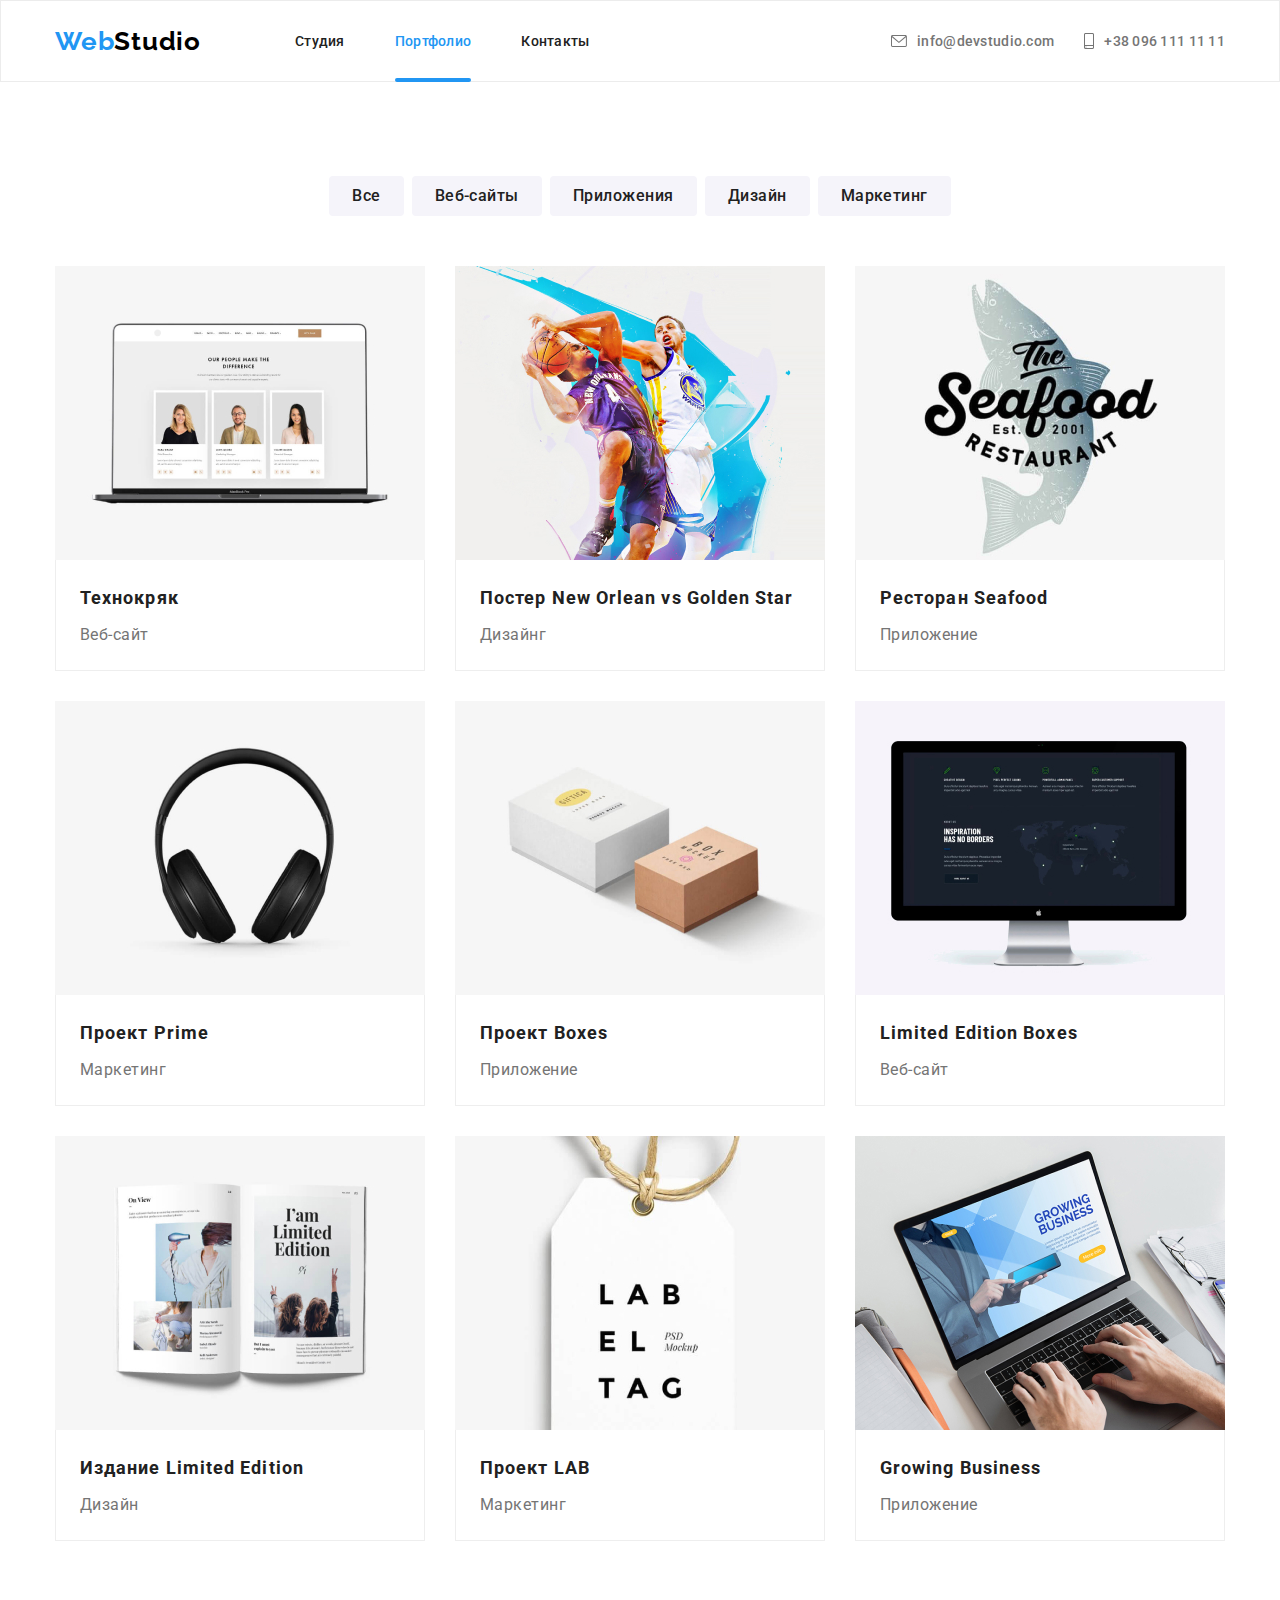
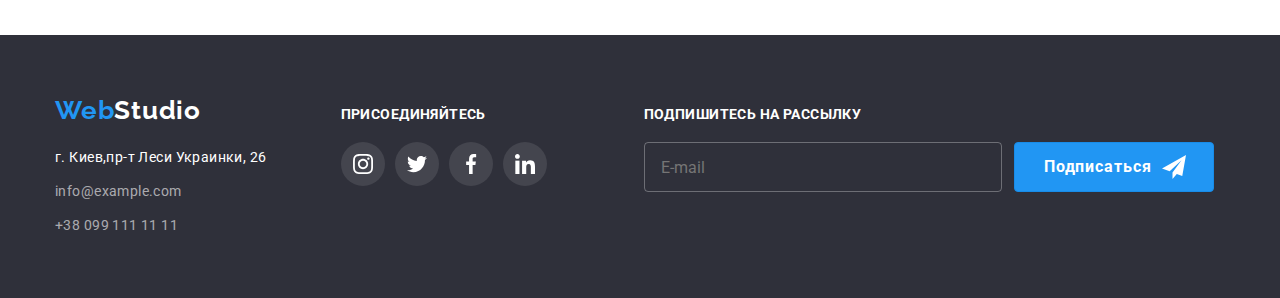
==== portfolio.html @ 3f513c95 "Создаёт репозиторий-7, копирует файлы" ====
<!DOCTYPE html>
<html lang="ru">
<head>
   <meta charset="UTF-8">
   <meta name="viewport" content="width=device-width, initial-scale=1.0">
   <title>Портфолио</title>
   <link rel="stylesheet" href="https://cdnjs.cloudflare.com/ajax/libs/modern-normalize/1.0.0/modern-normalize.css">
   <link href="https://fonts.googleapis.com/css2?family=Raleway:wght@700&family=Roboto:wght@400;500;700;900&display=swap" rel="stylesheet">
   <link rel="stylesheet" href="./css/style.css">
</head>
<body>
   <!--HEADER-->
   <header class="header">
      <div class="container">
         <nav class="navigation">
            <a class="logo-header link" href="./index.html" aria-label="логотип веб студии"><span class="logo-accent">Web</span>Studio</a>
            <ul class="navigation-list list">
               <li class="navigation-list-item">
                  <a class="navigation-list-link link" href="./index.html">Студия</a>
               </li>
               <li class="navigation-list-item">
                  <a class="navigation-list-link current link" href="">Портфолио</a>
               </li>
               <li class="navigation-list-item">
                  <a class="navigation-list-link link" href="">Контакты</a>
               </li>
            </ul>
         </nav>
         <ul class="sublist list">
            <li class="sublist-item-mail">
              <a class="contact-bright-bg-mail link" href="mailto:info@devstudio.com">
                  <svg width="16px" height="12px" class="icon-envelope-svg">
                    <use href="./images/sprite.svg#icon-envelope"></use>
                  </svg>
                  info@devstudio.com 
                </a>
             </li>
            <li class="sublist-item-tel">
              <a class="contact-bright-bg-tel link" href="tel:+380961111111">
                <svg width="10px" height="16px" class="icon-smartphone-svg">
                  <use href="./images/sprite.svg#icon-smartphone"></use>
                </svg>
                +38 096 111 11 11
              </a>
            </li>
          </ul>
      </div>
   </header>

   <main>
      <!--PORTFOLIO-Filter-Buttons-->
      <h2 hidden>Опции портфолио проэктов</h2>
      <section class="portfolio-section">
         <div class="container">
            <ul class="option-list list">
               <li class="option-list-item">  
                  <button class="option-button" type="button">Все</button>   
               </li>
               <li class="option-list-item">   
                  <button class="option-button" type="button">Веб-сайты</button>
               </li>
               <li class="option-list-item">   
                  <button class="option-button" type="button">Приложения</button>
               </li>
               <li class="option-list-item">   
                  <button class="option-button" type="button">Дизайн</button>
               </li>
               <li class="option-list-item">   
                  <button class="option-button" type="button">Маркетинг</button>
               </li>
            </ul>

            <!--PORTFOLIO-PROJECTS-GALLERY-list-->
            
            <ul class="projects-list list">
               <li class="projects-list-item">
                  <a class="projects-link link" href="">
                     <div class="projects-img-wraper">
                        <img  class="projects-img" src="./images/portfolio/project1.jpg" alt="ноутбук с изображениями на мониторе" width="370" height="294">
                        <p class="overlay-text">Технокряк это современная  площадка распространения коронавируса. Компании используют эту платформу для цифрового шпионажа и атак на защищённые сервера конкурентов.</p>
                     </div>
                     <div class="projects-desc">
                        <h3 class="projects-name">Технокряк</h3>
                        <p class="projects-typ">Веб-сайт</p>
                     </div>
                  </a>
               </li>
               <li class="projects-list-item">
                  <a class="projects-link link" href="">
                     <div class="projects-img-wraper">
                        <img  class="projects-img" src="./images/portfolio/project2.jpg" alt="изображение двух баскетболистов с мячём" width="370" height="294">
                        <p class="overlay-text">Технокряк это современная  площадка распространения коронавируса. Компании используют эту платформу для цифрового шпионажа и атак на защищённые сервера конкурентов.</p>
                     </div>
                     <div class="projects-desc">
                        <h3 class="projects-name"> Постер <span lang="en">New Orlean vs Golden Star</span> </h3>
                        <p class="projects-typ">Дизайнг</p>
                     </div>
                  </a>
               </li>
               <li class="projects-list-item">
                  <a class="projects-link link" href="">
                     <div class="projects-img-wraper">
                        <img  class="projects-img-wraper" src="./images/portfolio/project3.jpg" alt="логотип ресторана с рыбой на заднем фоне" width="370" height="294">
                        <p class="overlay-text">Технокряк это современная  площадка распространения коронавируса. Компании используют эту платформу для цифрового шпионажа и атак на защищённые сервера конкурентов.</p>
                     </div>
                     <div class="projects-desc">
                        <h3 class="projects-name"> Ресторан <span lang="en">Seafood</span></h3>
                        <p class="projects-typ">Приложение</p>
                     </div>
                  </a>
               </li>
               <li class="projects-list-item">
                   <a class="projects-link link" href="">
                     <div class="projects-img-wraper">
                        <img  class="projects-img" src="./images/portfolio/project4.jpg" alt="чёрные, накладные наушники" width="370" height="294">
                        <p class="overlay-text">Технокряк это современная  площадка распространения коронавируса. Компании используют эту платформу для цифрового шпионажа и атак на защищённые сервера конкурентов.</p>
                     </div>
                     <div class="projects-desc">
                        <h3 class="projects-name"> Проект <span lang="en">Prime</span></h3>
                        <p class="projects-typ">Маркетинг</p>
                     </div>
                  </a>
               </li>
               <li class="projects-list-item">
                  <a class="projects-link link" href="">
                     <div class="projects-img-wraper">
                        <img  class="projects-img" src="./images/portfolio/project5.jpg" alt="две коробки - белая и коричневая" width="370" height="294">
                        <p class="overlay-text">Технокряк это современная  площадка распространения коронавируса. Компании используют эту платформу для цифрового шпионажа и атак на защищённые сервера конкурентов.</p>
                     </div>
                     <div class="projects-desc">
                        <h3 class="projects-name"> Проект <span lang="en">Boxes</span></h3>
                        <p class="projects-typ">Приложение</p>
                     </div>
                  </a>
               </li>
               <li class="projects-list-item">
                  <a class="projects-link link" href="">
                     <div class="projects-img-wraper">
                        <img  class="projects-img" src="./images/portfolio/project6.jpg" alt="компьютер с изображением веб-сайта на мониторе" width="370" height="294">
                        <p class="overlay-text">Технокряк это современная  площадка распространения коронавируса. Компании используют эту платформу для цифрового шпионажа и атак на защищённые сервера конкурентов.</p>
                     </div>
                     <div class="projects-desc">
                        <h3 class="projects-name" lang="en">Limited Edition Boxes</h3>
                        <p class="projects-typ">Веб-сайт</p>
                     </div>
                  </a>
               </li>
               <li class="projects-list-item">
                  <a class="projects-link link" href="">
                     <div class="projects-img-wraper">
                        <img  class="projects-img" src="./images/portfolio/project7.jpg" alt="изображение книги с картинками" width="370" height="294">
                        <p class="overlay-text">Технокряк это современная  площадка распространения коронавируса. Компании используют эту платформу для цифрового шпионажа и атак на защищённые сервера конкурентов.</p>
                     </div>
                     <div class="projects-desc">
                        <h3 class="projects-name"> Издание <span lang="en">Limited Edition</span></h3>
                        <p class="projects-typ">Дизайн</p>
                     </div>
                  </a>
               </li>
               <li class="projects-list-item">
                  <a class="projects-link link" href="">
                     <div class="projects-img-wraper">
                        <img  class="projects-img" src="./images/portfolio/project8.jpg" alt="изображение торгового ярлыка" width="370" height="294">
                        <p class="overlay-text">Технокряк это современная  площадка распространения коронавируса. Компании используют эту платформу для цифрового шпионажа и атак на защищённые сервера конкурентов.</p>
                     </div>
                     <div class="projects-desc">
                        <h3 class="projects-name"> Проект <span lang="en">LAB</span></h3>
                        <p class="projects-typ">Маркетинг</p>
                     </div>
                  </a>
               </li>
               <li class="projects-list-item">
                  <a class="projects-link link" href="">
                     <div class="projects-img-wraper">
                        <img  class="projects-img" src="./images/portfolio/project9.jpg" alt="руки на клавиатуре ноутбука с изображением сайта на мониторе" width="370" height="294">
                        <p class="overlay-text">Технокряк это современная  площадка распространения коронавируса. Компании используют эту платформу для цифрового шпионажа и атак на защищённые сервера конкурентов.</p>
                     </div>
                     <div class="projects-desc">
                        <h3 class="projects-name" lang="en">Growing Business</h3>
                        <p class="projects-typ">Приложение</p>
                     </div>
                  </a>
               </li>
            </ul>     
         </div>  
      </section>
   </main>
   <!--FOOTER-->
   <footer class="footer">
      <div class="container">
        <div class="logo-address-footer">
            <a class="logo-footer link" href="./index.html" aria-label="логотип веб студии">
              <span class="logo-accent">Web</span>Studio</a>
          <address class="address">
            <a class="contact-map link" href="https://www.google.com/maps/place/бул.+Леси+Украинки,+26,+Киев,+Украина,+02000/@50.4265807,30.5361971,17z/data=!3m1!4b1!4m5!3m4!1s0x40d4cf0e033ecbe9:0x57a4dffefec77da0!8m2!3d50.4265807!4d30.5383858" target="blank">г. Киев,пр-т Леси Украинки, 26</a><br />
            <a class="contact-mail link" href="mailto:info@devstudio.com">info@example.com</a><br />
            <a class="contact-tel link" href="tel:+380961111111">+38 099 111 11 11</a>
          </address>
        </div>
        <div class="social-block-footer">
          <h3 class="slogan">присоединяйтесь</h3>
          <ul class="social-list-footer list">
            <li class="social-item-footer">
              <a class="social-link-footer" href="">
                <svg class="social-link-footer-svg">
                  <use href="./images/sprite.svg#icon-instagram"></use>
                </svg>
              </a>
            </li>
            <li class="social-item-footer">
              <a class="social-link-footer" href="">
                <svg class="social-link-footer-svg">
                  <use href="./images/sprite.svg#icon-twitter"></use>
                </svg>
              </a>
            </li>
            <li class="social-item-footer">
              <a class="social-link-footer" href="">
                <svg class="social-link-footer-svg">
                <use href="./images/sprite.svg#icon-facebook"></use>
              </svg>
              </a>
            </li>
            <li class="social-item-footer">
              <a class="social-link-footer" href="">
                <svg class="social-link-footer-svg">
                  <use href="./images/sprite.svg#icon-linkedin"></use>
                </svg>
              </a>
            </li>
          </ul>
        </div>
        <div class="mailing-form-wraper">
         <h3 class="slogan">Подпишитесь на рассылку</h3>
         <form action="#" class="mailing-form">
           <input type="mail" name="user-mail" class="mailing-form-input" placeholder="E-mail">
           <div class="button-wraper">
             <button type="submit" class="mailing-form-submit">Подписаться</button>
             <svg width="24px" height="24px" class="submit-icon-svg">
               <use href="./images/sprite.svg#icon-send"></use>
             </svg>
           </div>
         </form>
       </div>
      </div>
    </footer>
</body>
</html>
---- css/style.css ----
:root {
  --main-font: Roboto, sans-serif;
  --secondary-font: Raleway, sans-serif;
  --titel-text-color: #212121;
  --titel-accent-bg-color: #ffffff;
  --primary-text-color: #757575;
  --secondary-text-color: rgba(255, 255, 255, 0.6);
  --primary-bg-color: #e5e5e5;
  --secondary-bg-color: #f5f4fa;
  --hero-footer-bg-color: #2f303a;
  --dark-accent-color: #000000;
  --bright-accent-color: #2196f3;
  --bg-accent-color: #188ce8;
  --border-color: #EEEEEE;
  --border-line-color: #ECECEC;
  --social-icons-color: #afb1b8; 
}
/*====COMPONENTS====*/
html {
  box-sizing: border-box;
}

*,
*::before,
*::after {
  box-sizing: inherit;
  margin: 0;
  padding: 0;
}

body {
  font-family: var(--main-font);
}
/*----Section 2/hidden titel----*/

.visually-hidden {
  position: absolute !important;
  clip: rect(1px 1px 1px 1px); /* IE6, IE7 */
  clip: rect(1px, 1px, 1px, 1px);
  padding: 0 !important;
  border: 0 !important;
  height: 1px !important;
  width: 1px !important;
  overflow: hidden;
}
.list {
  list-style: none;
}
.link {
  text-decoration: none;
}
/*----Page bg----*/
.background-color {
  color: var(--primary-bg-color);
}
.header {
  background-color: var(--titel-accent-bg-color);
}
.logo-accent {
  color: var(--bright-accent-color);
}
/*----Section 1/bg+bg-img+img+gradient----*/
.hero {
  max-width: 1600px;
  height: 600px;
  margin-left: auto;
  margin-right: auto;
  background-color: var(--hero-footer-bg-color);
  background-image: linear-gradient(rgba(47, 48, 58, 0.4), rgba(47, 48, 58, 0.4)), url(../images/section1/hero-bg-img.jpg), url(../images/section1/grey-bg-img.jpg);
  background-repeat: no-repeat;
  background-position: center;
  background-size: cover;
  background-origin: border-box;
}
.modal-button {
  color: var(--titel-accent-bg-color);
  background-color: var(--bright-accent-color);
}
.footer {
  background-color: var(--hero-footer-bg-color);
}

.contact-map,
.contact-mail,
.contact-tel {
  font-style: normal;
}
.contact-bright-bg-mail,
.contact-bright-bg-tel {
  color: var(--primary-text-color);
}
.contact-mail,
.contact-tel {
  color: var(--secondary-text-color);
}
.option-button {
  color: var(--titel-text-color);
  background-color: var(--secondary-bg-color); 
}
img {
  display: block;
}
/*----General Container----*/
.container {
  width: 1200px;
  padding: 0 15px;
  margin: 0 auto;
}
/*----Hero Modal----*/
.backdrop {
  position: fixed;
  top: 0;
  left: 0;
  width: 100%;
  height: 100%;
  background-color: rgba(0, 0, 0, 0.2);
  transition: all 500ms linear;
}
.backdrop.is-hidden {
  opacity: 0;
  visibility: hidden;
  pointer-events: none;
  transition: all 500ms linear 500ms; 
}
.backdrop.is-hidden .modal {
  transform: translate(-50%, -50%) scale(0);
  transition: all 500ms linear 0ms;
}

.modal {
  position: absolute;
  top: 50%;
  left: 50%;
  transform: translate(-50%, -50%) scale(1);
  width: 528px;
  height: 581px;
  background: var(--titel-accent-bg-color);
  box-shadow: 0px 1px 3px rgba(0, 0, 0, 0.12), 0px 1px 1px rgba(0, 0, 0, 0.14), 0px 2px 1px rgba(0, 0, 0, 0.2);
  border-radius: 4px;
  transition: all 500ms linear 250ms;
  padding: 40px;
}
.close-button {
  position: absolute;
  top: 8px;
  right: 8px;
  width: 30px;
  height: 30px;
  background-color: var(--titel-accent-bg-color);
  border: 1px solid rgba(0, 0, 0, 0.1);
  border-radius:50%;
  cursor: pointer;
  transition-property: fill;
  transition-duration: 250ms;
  transition-timing-function: cubic-bezier(0.4, 0, 0.2, 1);
}
.close-button:hover,
.close-button:focus {
  fill: var(--bright-accent-color);
}
.icon-close-button {
  position: absolute;
  top: 50%;
  left: 50%;
  transform: translate(-50%, -50%);
}


/* ======== HEADER ======== */
.header {
  padding: 0;
  border: 1px solid var(--border-line-color);
}
.header .container {
  display: flex;
}
.navigation {
  display: flex;
  align-items: center;
}
.navigation-list {
  display: flex;
}
.sublist {
  display: flex;
}
.sublist {
  margin-left: auto;
}

.navigation-list-item:not(:last-child) {
  margin-right: 50px;
}
.navigation-list-item {
  position: relative;
}
  
.logo-header {
  font-family: var(--secondary-font);
  font-weight: 700;
  font-size: 26px;
  line-height: 1.191;
  letter-spacing: 0.03em;
  color: var(--dark-accent-color);
  margin-right: 94px;
}
.navigation-list-link {
  display: inline-block;
  padding: 32px 0;
  font-weight: 500;
  font-size: 14px;
  line-height: 1.143;
  letter-spacing: 0.02em;
  color: var(--titel-text-color);
  transition-property: color;
  transition-duration: 250ms;
  transition-timing-function: cubic-bezier(0.4, 0, 0.2, 1);
}
.sublist-item-mail {
  display: flex;
}
.sublist-item-tel {
  display: flex;
  margin-left: 30px;
}
.contact-bright-bg-mail,
.contact-bright-bg-tel {
  display: flex;
  align-items:center; 
  padding: 32px 0;
  font-weight: 500;
  font-size: 14px;
  line-height: 1.143;
  letter-spacing: 0.02em;
  color: var(--primary-text-color);
  transition-property: color;
  transition-duration: 250ms;
  transition-timing-function: cubic-bezier(0.4, 0, 0.2, 1); 
}
.navigation-list-link:hover,
.navigation-list-link:focus,
.contact-bright-bg-mail:hover,
.contact-bright-bg-mail:focus,
.contact-bright-bg-tel:hover,
.contact-bright-bg-tel:focus {
  color: var(--bright-accent-color);
}
.navigation-list-link.current::after {
  opacity: 1;
  visibility: visible;
  pointer-events: auto; 
}

.navigation .navigation-list-link.current {
  color: var(--bright-accent-color);  
}

.navigation-list-link::after {
  content:"";
  position: absolute;
  bottom: -1px;
  left: 0;
  display: flex;
  width: 100%;
  height: 4px;
  background: var(--bright-accent-color);
  border-radius: 2px; 
  opacity: 0;
}
.icon-envelope-svg, 
.icon-smartphone-svg {
  margin-right: 10px;
  fill: var(--primary-text-color);
  transition-property: fill;
  transition-duration: 250ms;
  transition-timing-function: cubic-bezier(0.4, 0, 0.2, 1);
}
.contact-bright-bg-mail:hover .icon-envelope-svg,
.contact-bright-bg-mail:focus .icon-envelope-svg,
.contact-bright-bg-tel:hover .icon-smartphone-svg,
.contact-bright-bg-tel:focus .icon-smartphone-svg {
  fill: var(--bright-accent-color);
}




/* ======== END HEADER ======== */

/* ======== HERO-Section 1======== */
.hero {
  height: 600px;
}

.hero .container {
  text-align: center;
  padding: 200px 0;
}
.hero-headline {
  font-weight: 900;
  font-size: 44px;
  line-height: 1.364;
  text-align: center;
  letter-spacing: 0.06em;
  text-transform: uppercase;
  color: var(--titel-accent-bg-color);
  margin-bottom: 30px;
}

.modal-button {
  display: inline-block;
  padding: 10px 32px;
  font-family: var(--main-font);
  font-weight: 700;
  font-size: 16px;
  line-height: 1.875;
  letter-spacing: 0.06em;
  border: 1px solid transparent;
  box-shadow: 0px 4px 4px rgba(0, 0, 0, 0.15);
  border-radius: 4px;
  min-width: 200px;
  min-height: 50px;
  transition-property: background-color;
  transition-duration: 250ms;
  transition-timing-function: cubic-bezier(0.4, 0, 0.2, 1);
    
}
.modal-button:hover,
.modal-button:focus {
  background-color: var(--bg-accent-color);
}

/* ======== END HERO-Section1 ======== */


/* ======== FEATURES-Section2 ======== */
.features {
  padding: 94px 0 0;
}
.features-list {
  display: flex;
}

.features-list-item {
  width: 270px;
}

.features-list-item:not(:last-child) {
  margin-right: 30px;
}
.features-list-item::before {
  content:"";
  display: inline-block; 
  border-radius: 4px;
  width: 100%;
  height: 120px;
  background-repeat: no-repeat;
  background-position: center;
  background-color: var(--secondary-bg-color);
  margin-bottom: 30px;
}
.icon-antenna::before {
  content:"";
  background-image: url(../images/features-bg-img/1-antenna.svg);  
}
.icon-clock::before {
  content:"";
  background-image: url(../images/features-bg-img/2-clock.svg);  
}
.icon-diagram::before {
  content:"";
  background-image: url(../images/features-bg-img/3-diagram.svg);  
}
.icon-astronaut::before {
  content:"";
  background-image: url(../images/features-bg-img/4-astronaut.svg);
}



.features-list-topic {
  font-weight: 700;
  font-size: 14px;
  line-height: 1.143;
  letter-spacing: 0.03em;
  text-transform: uppercase;
  color: var(--titel-text-color);
}
.features-list-text {
  font-weight: 400;
  font-size: 14px;
  line-height: 1.714;
  letter-spacing: 0.03em;
  color: var(--primary-text-color);
  height: 75px;
  margin-top: 10px;
}
/* ======== END FEATURES-Section2 ======== */

/* ======== ABOUT-Section 3 ======== */
.about {
  padding: 94px 0;
}
.about-desc {
  margin-bottom: 50px;
}
.about-desc-item:not(:last-child) {
  margin-right: 30px;
}
.about-desc-list {
  display: flex;
}
.about-desc {
  font-weight: 700;
  font-size: 36px;
  line-height: 1.167;
  text-align: center;
  color: var(--titel-text-color);
}
.about-img-wraper {
  position: relative;
}
.about-img-overlay {
  padding-top: 27px;
  padding-bottom: 27px;
  position: absolute;
  bottom: 0;
  left: 0;
  height: 70px;
  width: 100%;
  font-weight: 700;
  font-size: 14px;
  line-height: 1,141;
  text-align: center;
  letter-spacing: 0.03em;
  text-transform: uppercase;
  color: var(--titel-accent-bg-color);
  background: rgba(47, 48, 58, 0.8);
}
/* ======== END ABOUT-Section 3 ======== */

/* ======== TEAM-Section 4 ======== */

.team {
  background-color: var(--secondary-bg-color);
  padding-top: 94px;
  padding-bottom: 94px;
}
.team-staff {
  font-weight: 700;
  font-size: 36px;
  line-height: 1.167;
  text-align: center;
  letter-spacing: 0.03em;
  color: var(--titel-text-color);
  margin-bottom: 50px;
}
.staff-list {
  display: flex;
}
.team-list-item:not(:last-child) {
  margin-right: 30px;
}
.team-list-item {
  background: var(--titel-accent-bg-color);
  box-shadow: 0px 1px 3px rgba(0, 0, 0, 0.12), 0px 1px 1px rgba(0, 0, 0, 0.14), 0px 2px 1px rgba(0, 0, 0, 0.2);
  border-radius: 0px 0px 4px 4px;
  
}
.staff-info {
  padding: 30px 10px;
}

.staff-name {
  font-weight: 500;
  font-size: 16px;
  line-height: 1.187;
  letter-spacing: 0.03em;
  text-align: center;
  color: var(--titel-text-color);
  margin-bottom: 10px;
}
.staff-name {
  margin-bottom: 10px;
}
.staff-spetiality {
  font-weight: 400;
  font-size: 16px;
  line-height: 1.187;
  letter-spacing: 0.03em;
  text-align: center;
  color: var(--primary-text-color);
  margin-bottom: 16px;
}
.social-list {
  display: flex;
  justify-content: center;
}
.social-list-item:not(:last-child) {
  margin-right: 10px;
}
.social-list-link:hover, 
.social-list-link:focus {
  background-color: var(--bright-accent-color);
}
.social-list-link {
  display: flex;
  align-items: center;
  justify-content: center;
  width: 44px;
  height: 44px;
  background: var(--titel-accent-bg-color);
  border-radius: 50%;
  transition-property: background-color;
  transition-duration: 250ms;
  transition-timing-function: cubic-bezier(0.4, 0, 0.2, 1);
}
.social-list-link:hover .social-list-svg {
  fill: var(--titel-accent-bg-color);
}
.social-list-svg {
  fill: var(--social-icons-color);
  width: 20px;
  height: 20px;
  transition-property: fill;
  transition-duration: 250ms;
  transition-timing-function: cubic-bezier(0.4, 0, 0.2, 1);
}

/* ======== END TEAM-Section 4 ======== */


/* ======== OUR CLIENTS-Section 5 ======== */
.clients {
  padding: 94px 0;
}
.titel-text {
  margin-bottom: 50px;
  font-weight: 700;
  font-size: 36px;
  line-height: 1.167;
  text-align: center;
  letter-spacing: 0.03em;
  color: var(--titel-text-color);
}
.clients-list {
  display: flex;
}
.clients-list-icon:not(:last-child) {
  margin-right: 30px;
}

.clients-link {
  display: flex;
  align-items: center;
  justify-content: center;
  border: 1px solid var(--social-icons-color);
  border-radius: 4px;
  width: 170px;
  height: 90px;
  transition-property: border-color;
  transition-duration: 250ms;
  transition-timing-function: cubic-bezier(0.4, 0, 0.2, 1);
}
.clients-link:hover,
.clients-link:focus {
  border-color: var(--bright-accent-color);
}

.clients-logo-svg {
  display: flex;
  fill: var(--social-icons-color);
  transition-property: fill; 
  transition-duration: 250ms;
  transition-timing-function: cubic-bezier(0.4, 0, 0.2, 1);
}
.clients-link:hover .clients-logo-svg {
  fill: var(--bright-accent-color);
}



/* ======== END OUR CLIENTS-Section 5 ======== */

/* ======== FOOTER ======== */
.footer {
  padding: 60px 0;
}

.logo-address-footer,
.social-block-footer,
.mailing-form-wraper {
  display: inline-flex;
  flex-direction: column;
  align-items: flex-start;
}

.logo-footer {
  display: inline-block;
  margin-bottom: 20px;
  font-family: var(--secondary-font);
  font-weight: 700;
  font-size: 26px;
  line-height: 1.191;
  letter-spacing: 0.03em;
  color: var(--titel-accent-bg-color);  
}

.contact-mail,
.contact-tel,
.contact-map {
  font-family: var(--main-font);
  font-weight: 400;
  font-size: 14px;
  line-height: 1.713;
  letter-spacing: 0.03em;
}
.contact-map {
  color: var(--titel-accent-bg-color);
}
.contact-map,
.contact-mail {
  display: inline-block;
  margin-bottom: 10px;
  transition-property: color;
  transition-duration: 250ms;
  transition-timing-function: cubic-bezier(0.4, 0, 0.2, 1);
}

.contact-map:hover,
.contact-map:focus,
.contact-mail:hover,
.contact-mail:focus,
.contact-tel:hover,
.contact-tel:focus {
  color: var(--bright-accent-color);
}

.social-block-footer {
  margin-left: 70px;
}

.slogan {
  display: inline-block;
  margin-bottom: 20px;
  font-size: 14px;
  line-height: 1,141;
  letter-spacing: 0.03em;
  text-transform: uppercase;
  color: var(--titel-accent-bg-color);
}
.social-list-footer {
  display: flex; 
} 

.social-item-footer:not(:last-child) {
  margin-right: 10px;
}
.social-link-footer {
  display: flex;
  align-items: center;
  justify-content: center;
  width: 44px;
  height: 44px;
  border-radius: 50%;
  background-color: rgba(255, 255, 255, 0.1);
  transition-property: background-color;
  transition-duration: 250ms;
  transition-timing-function: cubic-bezier(0.4, 0, 0.2, 1);
}
.social-link-footer:hover, 
.social-link-footer:focus {
  background-color: var(--bright-accent-color);
}
.social-link-footer-svg {
  fill: var(--titel-accent-bg-color);
  width: 20px;
  height: 20px;
}

 
.mailing-form-wraper {
  margin-left: 93px;
}

.mailing-form {
  display: flex; 
}

.mailing-form-input:not(:last-child) {
margin-right: 12px;
}


.mailing-form-input:focus {
  outline: none;
} 
.mailing-form-input {
  padding-left: 16px;
  width: 358px;
  height: 50px;
  border: 1px solid rgba(255, 255, 255, 0.3);
  border-radius: 4px;
  background-color: transparent;
  color: rgba(255, 255, 255, 0.6);
}
.mailing-form-submit:hover,
.mailing-form-submit:focus {
  background-color: var(--bg-accent-color); 
}
.mailing-form-submit {
  display: flex;
  align-items: center;
  padding-left: 29px;
  width: 200px;
  height: 50px;
  font-weight: 700;
  font-size: 16px;
  line-height: 1,876;
  align-items: center;
  text-align: center;
  letter-spacing: 0.06em;
  color: var(--titel-accent-bg-color);
  border-radius: 4px;
  background-color:var(--bright-accent-color);
  border: 1px solid var(--bg-accent-color);
  outline: none;
  transition-property: background-color;
  transition-duration: 250ms;
  transition-timing-function: cubic-bezier(0.4, 0, 0.2, 1);
}

.button-wraper {
  position: relative;
  display: flex;
}
.submit-icon-svg {
  position: absolute;
  top: 13px;
  right: 28px;
  fill: var(--titel-accent-bg-color);
}
/* ======== END FOOTER ======== */

/* ======== MODAL FORM======== */

.headline-modal {
  margin-bottom: 12px;
  font-weight: 700;
  font-size: 20px;
  line-height: 1,151;
  text-align: center;
  letter-spacing: 0.03em;
  color: var(--titel-text-color);
}
.modal-form {
  display: flex;
  flex-direction: column;
}
.modal-form-field {
  font-weight: 400;
  font-size: 12px;
  line-height: 1,167;
  letter-spacing: 0.01em;
  color: var(--primary-text-color);
  margin-bottom: 10px;
}
.form-field-wraper {
  position: relative;
  display: block;
  margin-top: 4px;
}
.modal-form-input {
  display: block;
  width: 100%;
  height: 40px;
  border: 1px solid rgba(33, 33, 33, 0.2);
  border-radius: 4px;
  padding-left: 42px;
}
.modal-form-input:focus,
.modal-form-massage:focus {
  outline: none;
  border: 1px solid var(--bright-accent-color);
}
.modal-icon-svg {
  position: absolute;
  top: 50%;
  left: 15px;
  transform: translateY(-50%);
}
.modal-form-input:focus + .modal-icon-svg {
  fill: var(--bright-accent-color);
}


.coment-titel-wraper {
  display: inline-block;
  font-weight: 400;
  font-size: 12px;
  line-height: 1,167;
  letter-spacing: 0.01em;
  color: var(--primary-text-color);
}
.modal-form-massage {
  height: 120px;
  border: 1px solid rgba(33, 33, 33, 0.2);
  border-radius: 4px;
  resize: none;
  font-weight: 400;
  font-size: 14px;
  line-height: 1,141;
  letter-spacing: 0.01em;
  color: rgba(117, 117, 117, 0.5);
  padding: 12px 16px;
  margin-top: 4px;
  margin-bottom: 20px;
}


.modal-form-policy:checked + .modal-form-policy-label::before {
  background-color: var(--bright-accent-color);
  border-color: var(--bright-accent-color);
  background-image: url(../images/check-mark-icon.svg);
}

.modal-form-policy-label {
  display: flex;
  justify-content: center;
  
  text-align: center;
  font-weight: 400;
  font-size: 14px;
  line-height: 1,713;
  letter-spacing: 0.03em;
  color: var(--primary-text-color);
  margin-bottom: 30px;
}
.modal-form-policy-label::before {
  content:"";
  display: flex;
  width: 16px;
  height: 15px;
  border-radius: 2px;
  border: 2px solid var(--titel-text-color);
  margin-right: 7px;
}
.modal-link-accent-color {
  display: inline-block;
  color: var(--bright-accent-color);
}
.submit-button-wraper {
  display: flex;
  justify-content: center;
  
}
.modal-form-button {
  width: 200px;
  height: 50px;
  color: var(--titel-accent-bg-color);
  background-color: var(--bright-accent-color);
  box-shadow: 0px 4px 4px rgba(0, 0, 0, 0.15);
  border: 1px solid var(--bg-accent-color);
  border-radius: 4px;
  transition-property: background-color;
  transition-duration: 250ms;
  transition-timing-function: cubic-bezier(0.4, 0, 0.2, 1);
}
.modal-form-button:hover,
.modal-form-button:focus {
  background-color: var(--bg-accent-color);
}
/* ======== END MODAL FORM ======== */


/* ======== PORTFOLIO-Filter-Buttons ======== */

.option-button {
  display: inline-block;
  padding: 6px 22px;
  min-width: 73px;
  font-family: var(--main-font);
  font-weight: 500;
  border-radius: 4px;
  border: 1px solid transparent;
  font-size: 16px;
  line-height: 1.625;
  text-align: center;
  letter-spacing: 0.03em;
  transition-property: color, background-color, box-shadow;
  transition-duration: 250ms;
  transition-timing-function: cubic-bezier(0.4, 0, 0.2, 1);
}

.option-button:hover,
.option-button:focus {
  color: var(--titel-accent-bg-color);
  background-color: var(--bright-accent-color);
  box-shadow: 0px 3px 1px rgba(0, 0, 0, 0.1), 0px 1px 2px rgba(0, 0, 0, 0.08), 0px 2px 2px rgba(0, 0, 0, 0.12);
}

.option-list .option-button.current {
  color: var(--titel-accent-bg-color);
  background-color: var(--bright-accent-color);
}
  .portfolio-section {
  padding-top: 94px;
  padding-bottom: 94px;
} 

.option-list {
  justify-content: center;
  display: flex;
  margin-bottom: 50px; 
}
.option-list-item:not(:last-child) {
  margin-right: 8px;
}


/* ======== END PORTFOLIO-Filter-Buttons ======== */

/* ======== PORTFOLIO-PROJECTS-GALLERY-list ======== */
.projects-list {
  font-size: 0;
}

.projects-list-item {
  width: 370px;
  display: inline-block;
  background: var(--titel-accent-bg-color); 
}
.projects-list-item:not(:nth-child(3n)) {
  margin-right: 30px;
}
.projects-list-item:not(:nth-last-child(-n+3)) {
  margin-bottom: 30px;
}

.projects-link {
  display: inline-block;
  transition-property: box-shadow;
  transition-duration: 250ms;
  transition-timing-function: cubic-bezier(0.4, 0, 0.2, 1);
}
.projects-link:hover, 
.projects-link:focus {
  box-shadow: 0px 1px 1px rgba(0, 0, 0, 0.12), 0px 4px 4px rgba(0, 0, 0, 0.06), 1px 4px 6px rgba(0, 0, 0, 0.16);
}
.projects-link:hover .overlay-text {
  transform: translateY(0%);
  opacity: 1;
  visibility: visible;
  pointer-events: auto;
}

.projects-img-wraper {
  overflow: hidden;
  position: relative;
}

.projects-desc {
  padding: 20px 24px;
  border-left:  1px solid var(--border-color);
  border-right:  1px solid var(--border-color);
  border-bottom:  1px solid var(--border-color);
}

.projects-name {
  margin-bottom: 4px;
  font-weight: 700;
  font-size: 18px;
  line-height: 2;
  letter-spacing: 0.06em;
  color: var(--titel-text-color);
}

.projects-typ {
  font-weight: 400;
  font-size: 16px;
  line-height: 1.875;
  letter-spacing: 0.03em;
  color: var(--primary-text-color);
}

.overlay-text {
  display: flex;
  position: absolute;
  top: 0;
  left: 0;
  width: 100%;
  height: 100%;
  background: rgba(33, 150, 243, 0.9);
  padding: 63px 24px;
  font-size: 18px;
  line-height: 28px;
  letter-spacing: 0.03em;
  color: var(--titel-accent-bg-color);
  opacity: 0;
  visibility: hidden;
  pointer-events: none;
  transition-property: all;
  transition-duration: 250ms;
  transition-timing-function: cubic-bezier(0.4, 0, 0.2, 1);
  transform: translateY(100%); 
}





/* ======== END PORTFOLIO-PROJECTS-GALLERY-list ======== */
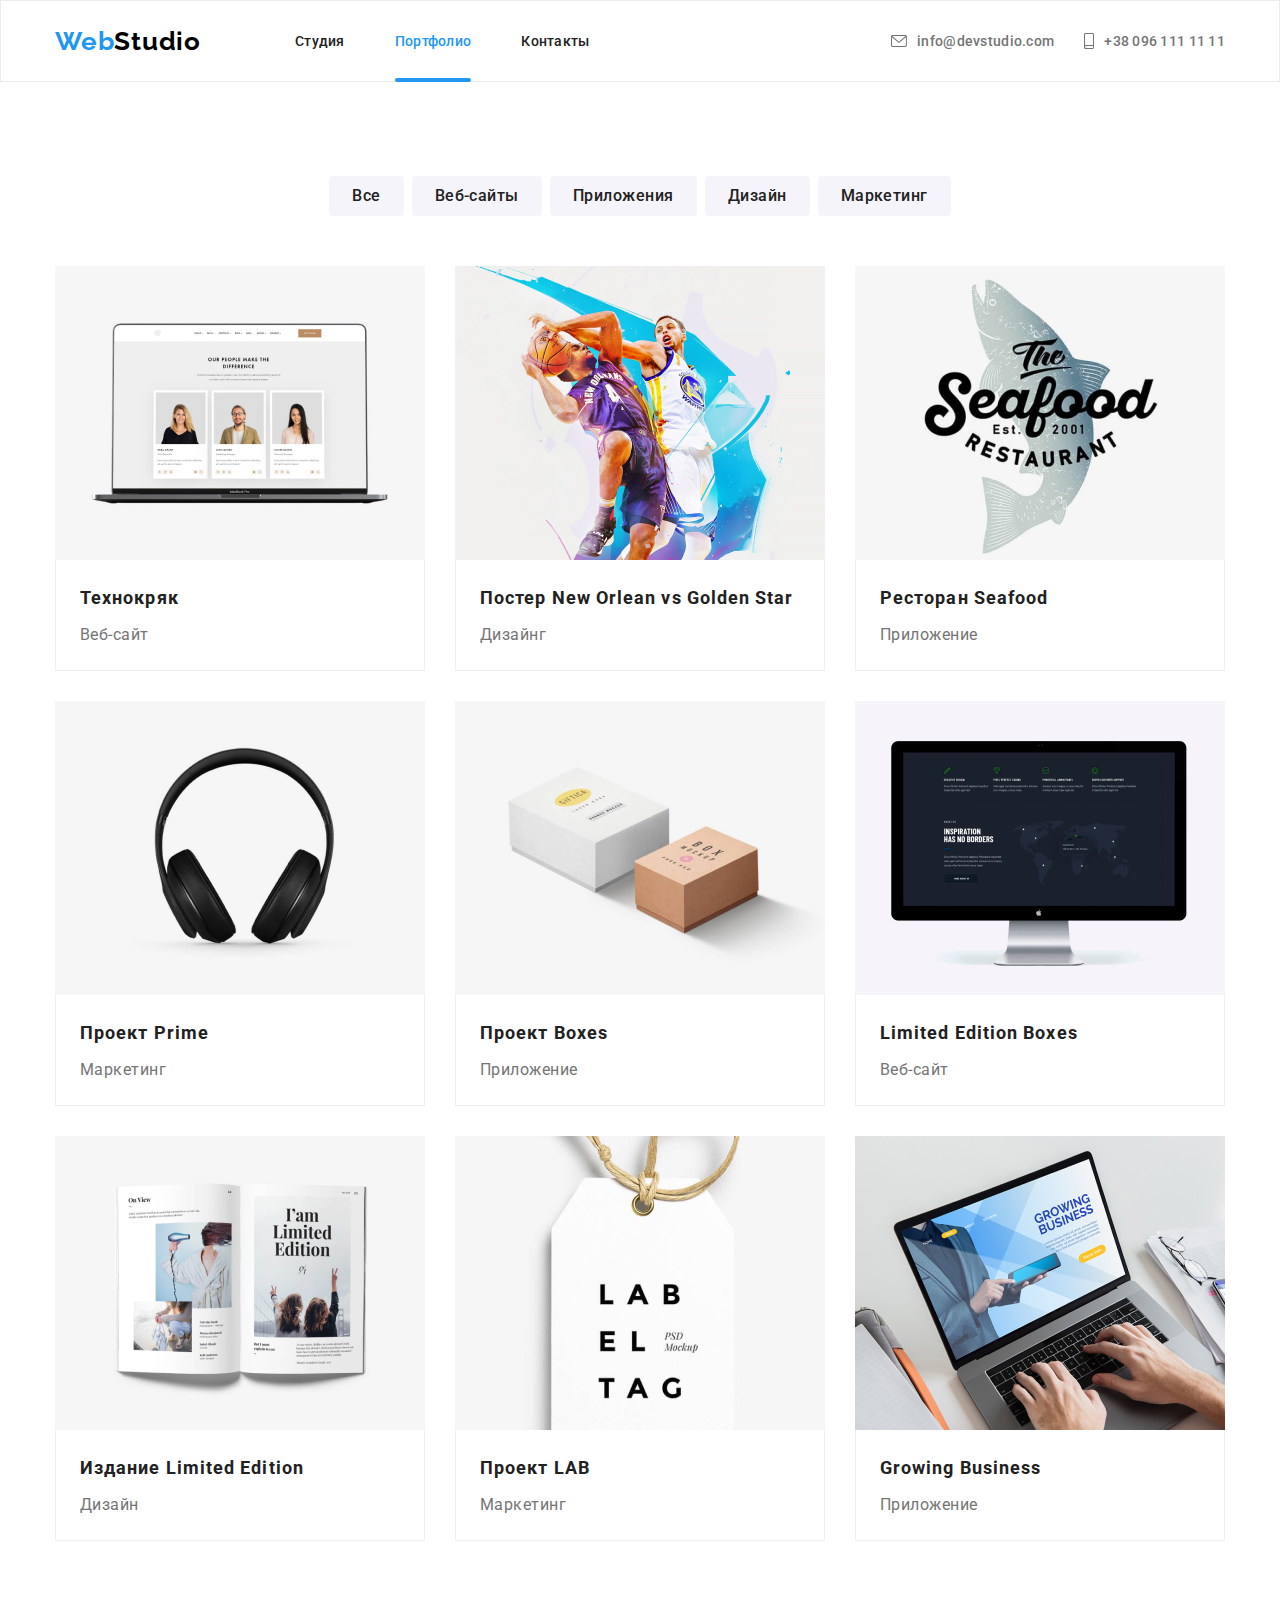
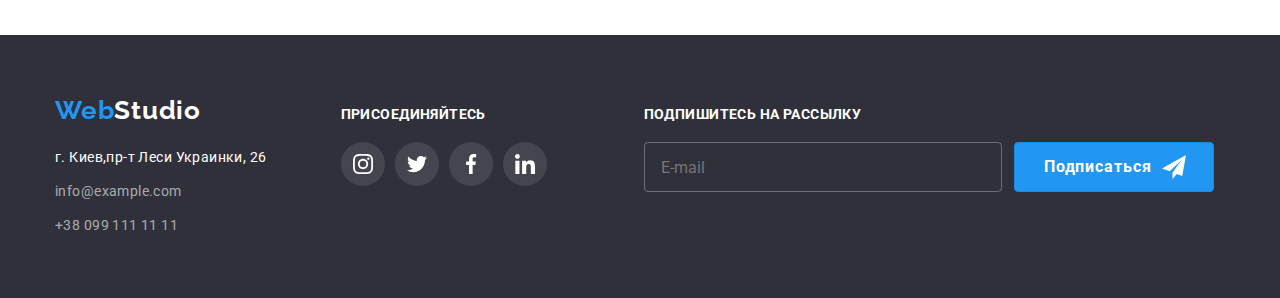
==== commit 93d18cf6: "Создаёт sass: main+porfolio.scss" ====
--- a/portfolio.html
+++ b/portfolio.html
@@ -1,12 +1,12 @@
 <!DOCTYPE html>
 <html lang="ru">
 <head>
-   <meta charset="UTF-8">
-   <meta name="viewport" content="width=device-width, initial-scale=1.0">
+   <meta charset="UTF-8"/>
+   <meta name="viewport" content="width=device-width, initial-scale=1.0"/>
    <title>Портфолио</title>
-   <link rel="stylesheet" href="https://cdnjs.cloudflare.com/ajax/libs/modern-normalize/1.0.0/modern-normalize.css">
-   <link href="https://fonts.googleapis.com/css2?family=Raleway:wght@700&family=Roboto:wght@400;500;700;900&display=swap" rel="stylesheet">
-   <link rel="stylesheet" href="./css/style.css">
+   <link rel="stylesheet" href="https://cdnjs.cloudflare.com/ajax/libs/modern-normalize/1.0.0/modern-normalize.css"/>
+   <link href="https://fonts.googleapis.com/css2?family=Raleway:wght@700&family=Roboto:wght@400;500;700;900&display=swap" rel="stylesheet"/>
+   <link rel="stylesheet" href="./css/portfolio.min.css">
 </head>
 <body>
    <!--HEADER-->
@@ -233,7 +233,7 @@
         <div class="mailing-form-wraper">
          <h3 class="slogan">Подпишитесь на рассылку</h3>
          <form action="#" class="mailing-form">
-           <input type="mail" name="user-mail" class="mailing-form-input" placeholder="E-mail">
+           <input type="email" name="user-mail" class="mailing-form-input" placeholder="E-mail">
            <div class="button-wraper">
              <button type="submit" class="mailing-form-submit">Подписаться</button>
              <svg width="24px" height="24px" class="submit-icon-svg">
--- a/css/portfolio.min.css
+++ b/css/portfolio.min.css
@@ -0,0 +1,2 @@
+.visually-hidden{position:absolute !important;clip:rect(1px 1px 1px 1px);clip:rect(1px, 1px, 1px, 1px);padding:0 !important;border:0 !important;height:1px !important;width:1px !important;overflow:hidden}html{box-sizing:border-box}*,*::before,*::after{box-sizing:inherit;margin:0;padding:0}body{font-family:Roboto,sans-serif}img{display:block}.list{list-style:none}.link{text-decoration:none}.background-color{color:#e5e5e5}.header{background-color:#fff}.logo-accent{color:#2196f3}.footer{background-color:#2f303a}.contact-map{font-style:normal}.contact-mail{font-style:normal}.contact-tel{font-style:normal}.contact-bright-bg-mail,.contact-bright-bg-tel{color:#757575}.contact-mail,.contact-tel{color:rgba(255,255,255,0.6)}.option-button{color:#212121;background-color:#f5f4fa}.container{width:1200px;padding:0 15px;margin:0 auto}.header .container{display:flex}.hero .container{text-align:center;padding:200px 0}.sublist{display:flex;margin-left:auto}.sublist-item-mail{display:flex}.sublist-item-tel{display:flex;margin-left:30px}.contact-bright-bg-mail,.contact-bright-bg-tel{display:flex;align-items:center;padding:32px 0;font-weight:500;font-size:14px;line-height:1.143;letter-spacing:0.02em;color:#757575;transition-property:color;transition-duration:250ms;transition-timing-function:cubic-bezier(0.4, 0, 0.2, 1)}.contact-bright-bg-mail:hover,.contact-bright-bg-mail:focus,.contact-bright-bg-tel:hover,.contact-bright-bg-tel:focus{color:#2196f3}.contact-bright-bg-mail:hover .icon-envelope-svg,.contact-bright-bg-mail:focus .icon-envelope-svg,.contact-bright-bg-tel:hover .icon-smartphone-svg,.contact-bright-bg-tel:focus .icon-smartphone-svg{fill:#2196f3}.contact-map,.contact-mail,.contact-tel{font-family:Roboto,sans-serif;font-weight:400;font-size:14px;line-height:1.713;letter-spacing:0.03em}.contact-map{color:#fff}.contact-map,.contact-mail{display:inline-block;margin-bottom:10px;transition-property:color;transition-duration:250ms;transition-timing-function:cubic-bezier(0.4, 0, 0.2, 1)}.contact-map:hover,.contact-map:focus,.contact-mail:hover,.contact-mail:focus,.contact-tel:hover,.contact-tel:focus{color:#2196f3}.icon-envelope-svg,.icon-smartphone-svg{margin-right:10px;fill:#757575;transition-property:fill;transition-duration:250ms;transition-timing-function:cubic-bezier(0.4, 0, 0.2, 1)}.option-button{display:inline-block;padding:6px 22px;min-width:73px;font-family:Roboto,sans-serif;font-weight:500;border-radius:4px;border:1px solid transparent;font-size:16px;line-height:1.625;text-align:center;letter-spacing:0.03em;transition-property:color, background-color, box-shadow;transition-duration:250ms;transition-timing-function:cubic-bezier(0.4, 0, 0.2, 1)}.option-button:hover,.option-button:focus{color:#fff;background-color:#2196f3;box-shadow:0px 3px 1px rgba(0,0,0,0.1),0px 1px 2px rgba(0,0,0,0.08),0px 2px 2px rgba(0,0,0,0.12)}.option-list .option-button.current{color:#fff;background-color:#2196f3}.portfolio-section{padding-top:94px;padding-bottom:94px}.option-list{justify-content:center;display:flex;margin-bottom:50px}.option-list-item:not(:last-child){margin-right:8px}.projects-list{font-size:0}.projects-list-item{width:370px;display:inline-block;background:#fff}.projects-list-item:not(:nth-child(3n)){margin-right:30px}.projects-list-item:not(:nth-last-child(-n+3)){margin-bottom:30px}.projects-link{display:inline-block;transition-property:box-shadow;transition-duration:250ms;transition-timing-function:cubic-bezier(0.4, 0, 0.2, 1)}.projects-link:hover,.projects-link:focus{box-shadow:0px 1px 1px rgba(0,0,0,0.12),0px 4px 4px rgba(0,0,0,0.06),1px 4px 6px rgba(0,0,0,0.16)}.projects-link:hover .overlay-text{transform:translateY(0%);opacity:1;visibility:visible;pointer-events:auto}.projects-img-wraper{overflow:hidden;position:relative}.projects-desc{padding:20px 24px;border-left:1px solid #eee;border-right:1px solid #eee;border-bottom:1px solid #eee}.projects-name{margin-bottom:4px;font-weight:700;font-size:18px;line-height:2;letter-spacing:0.06em;color:#212121}.projects-typ{font-weight:400;font-size:16px;line-height:1.875;letter-spacing:0.03em;color:#757575}.overlay-text{display:flex;position:absolute;top:0;left:0;width:100%;height:100%;background:rgba(33,150,243,0.9);padding:63px 24px;font-size:18px;line-height:28px;letter-spacing:0.03em;color:#fff;opacity:0;visibility:hidden;pointer-events:none;transition-property:all;transition-duration:250ms;transition-timing-function:cubic-bezier(0.4, 0, 0.2, 1);transform:translateY(100%)}.projects-link:hover .overlay-text{transform:translateY(0%);opacity:1;visibility:visible;pointer-events:auto}.social-list{display:flex;justify-content:center}.social-list-item:not(:last-child){margin-right:10px}.social-list-link{display:flex;align-items:center;justify-content:center;width:44px;height:44px;background:#fff;border-radius:50%;transition-property:background-color;transition-duration:250ms;transition-timing-function:cubic-bezier(0.4, 0, 0.2, 1)}.social-list-link:hover,.social-list-link:focus{background-color:#2196f3}.social-list-svg{fill:#afb1b8;width:20px;height:20px;transition-property:fill;transition-duration:250ms;transition-timing-function:cubic-bezier(0.4, 0, 0.2, 1)}.social-list-link:hover .social-list-svg{fill:#fff}.social-block-footer{display:inline-flex;flex-direction:column;align-items:flex-start;margin-left:70px}.slogan{display:inline-block;margin-bottom:20px;font-size:14px;line-height:1,141;letter-spacing:0.03em;text-transform:uppercase;color:#fff}.social-list-footer{display:flex}.social-item-footer:not(:last-child){margin-right:10px}.social-link-footer{display:flex;align-items:center;justify-content:center;width:44px;height:44px;border-radius:50%;background-color:rgba(255,255,255,0.1);transition-property:background-color;transition-duration:250ms;transition-timing-function:cubic-bezier(0.4, 0, 0.2, 1)}.social-link-footer:hover,.social-link-footer:focus{background-color:#2196f3}.social-link-footer-svg{fill:#fff;width:20px;height:20px}.mailing-form{display:flex}.mailing-form-wraper{display:inline-flex;flex-direction:column;align-items:flex-start;margin-left:93px}.mailing-form-input{padding-left:16px;width:358px;height:50px;border:1px solid rgba(255,255,255,0.3);border-radius:4px;background-color:transparent;color:rgba(255,255,255,0.6)}.mailing-form-input:not(:last-child){margin-right:12px}.mailing-form-input:focus{outline:none}.mailing-form-submit{display:flex;align-items:center;padding-left:29px;width:200px;height:50px;font-weight:700;font-size:16px;line-height:1,876;align-items:center;text-align:center;letter-spacing:0.06em;color:#fff;border-radius:4px;background-color:#2196f3;border:1px solid #188ce8;outline:none;transition-property:background-color;transition-duration:250ms;transition-timing-function:cubic-bezier(0.4, 0, 0.2, 1)}.mailing-form-submit:hover,.mailing-form-submit:focus{background-color:#188ce8}.button-wraper{position:relative;display:flex}.submit-icon-svg{position:absolute;top:13px;right:28px;fill:#fff}.header{padding:0;border:1px solid #ECECEC}.logo-header{font-family:Raleway,sans-serif;font-weight:700;font-size:26px;line-height:1.191;letter-spacing:0.03em;color:#000;margin-right:94px}.navigation{display:flex;align-items:center}.navigation-list{display:flex}.navigation-list-item{position:relative}.navigation-list-item:not(:last-child){margin-right:50px}.navigation-list-link{display:inline-block;padding:32px 0;font-weight:500;font-size:14px;line-height:1.143;letter-spacing:0.02em;color:#212121;transition-property:color;transition-duration:250ms;transition-timing-function:cubic-bezier(0.4, 0, 0.2, 1)}.navigation-list-link.current::after{opacity:1;visibility:visible;pointer-events:auto}.navigation-list-link::after{content:"";position:absolute;bottom:-1px;left:0;display:flex;width:100%;height:4px;background:#2196f3;border-radius:2px;opacity:0}.navigation-list-link:hover,.navigation-list-link:focus{color:#2196f3}.navigation .navigation-list-link.current{color:#2196f3}.footer{padding:60px 0}.logo-address-footer{display:inline-flex;flex-direction:column;align-items:flex-start}.logo-footer{display:inline-block;margin-bottom:20px;font-family:Raleway,sans-serif;font-weight:700;font-size:26px;line-height:1.191;letter-spacing:0.03em;color:#fff}
+/*# sourceMappingURL=portfolio.min.css.map */